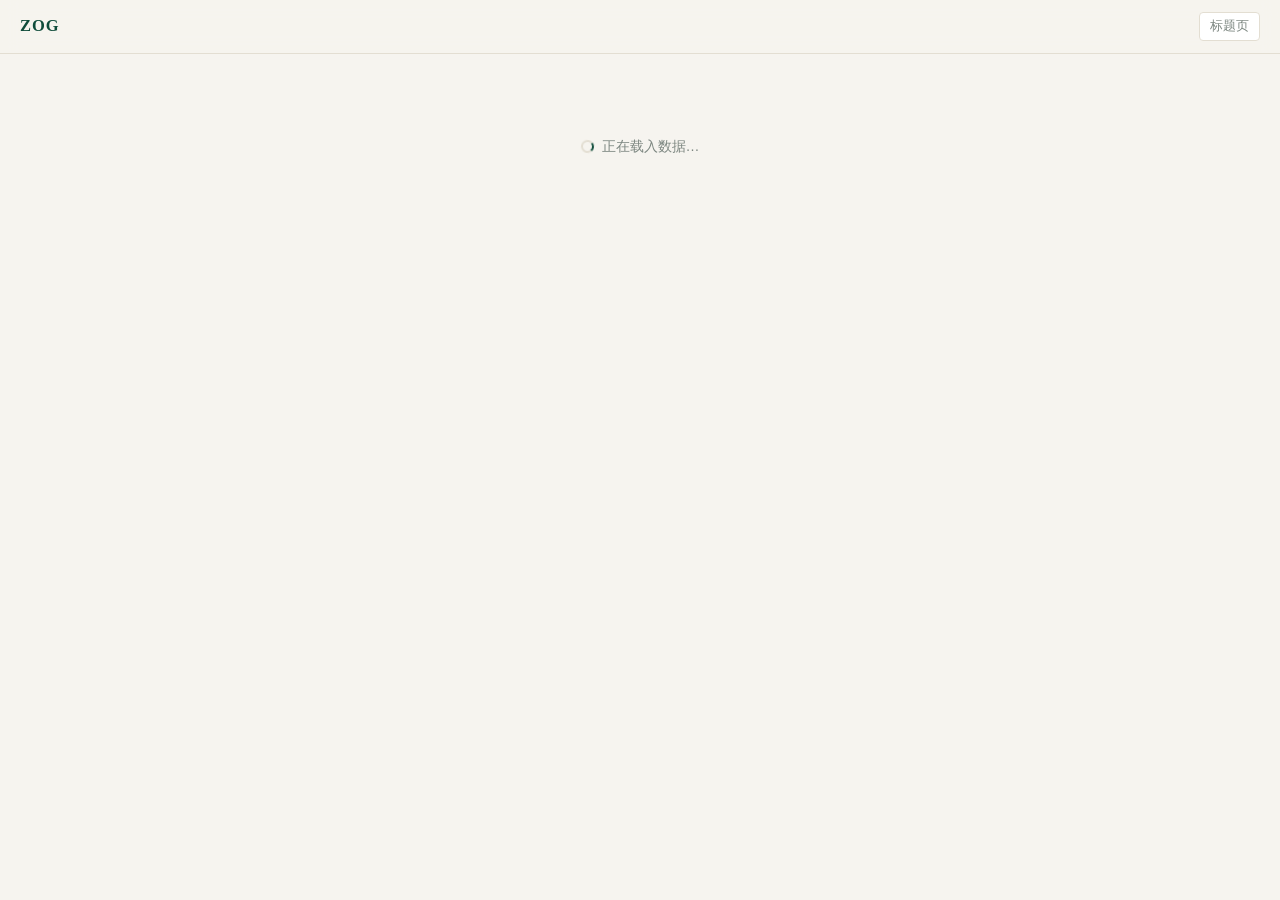
==== index.html @ ac4b5530 "初始化 ZOG 传奇模式网页版站点" ====
<!DOCTYPE html>
<html lang="zh-CN">
<head>
<meta charset="UTF-8">
<meta name="viewport" content="width=device-width, initial-scale=1.0">
<title>ZOG 传奇模式</title>
<!-- 站点根：直接跳进正式页。放在这里只为 wwwroot 有入口，逻辑全在 app/ 里。 -->
<meta http-equiv="refresh" content="0; url=./app/">
<style>
  body{margin:0;background:#f6f4ef;color:#2b2b2b;font-family:-apple-system,BlinkMacSystemFont,"Hiragino Sans","PingFang SC",system-ui,sans-serif;
       display:flex;min-height:100vh;align-items:center;justify-content:center}
  a{color:#1f6f4a;font-size:15px}
</style>
</head>
<body>
  <a href="./app/">进入 ZOG 传奇模式 →</a>
</body>
</html>
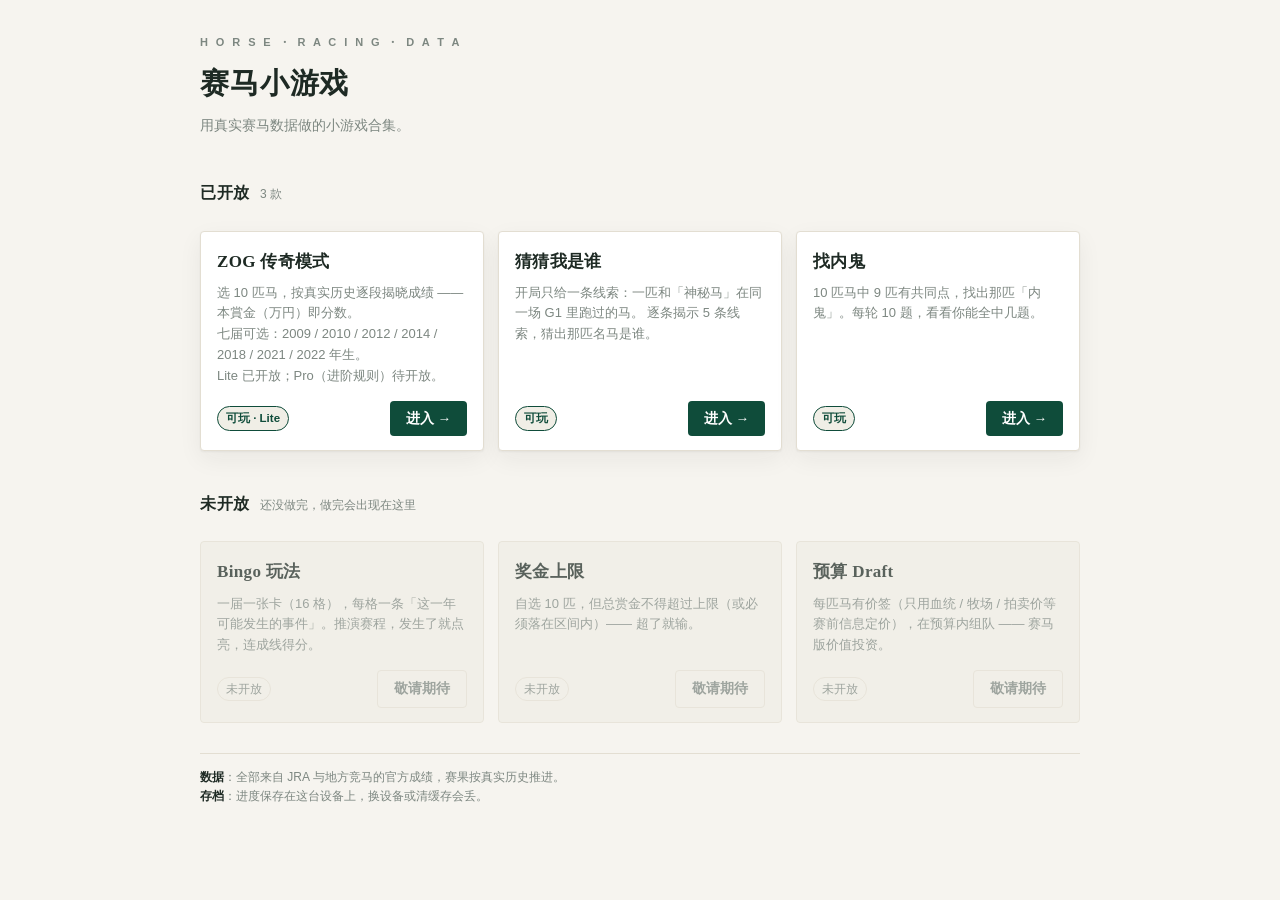
==== commit b471a643: "上线两款问答小游戏：猜猜我是谁（以 G1 同场对手为线索猜名马；候选限答案生年 ±2 年、按马名五十音行分组下拉、只剔除已揭晓的线索马）+ 找内鬼（重赏胜马题库 486 题，侦探档案卡主题，每局 3 " ====
--- a/index.html
+++ b/index.html
@@ -1,18 +1,142 @@
 <!DOCTYPE html>
+<!--
+  首页（玩家可见）· 文案纪律见 新游戏设计方案.md §6.6：
+  不得出现内部路径（tools/…）、脚本名 / 表名 / 字段名 / 字典下标，
+  不得用工程术语（构建期、抽取、命中段、窗口…），
+  不得暴露未定状态（待定 / 占位 / TODO）—— 未做完的功能直接置灰，不解释内部进度。
+-->
 <html lang="zh-CN">
 <head>
 <meta charset="UTF-8">
-<meta name="viewport" content="width=device-width, initial-scale=1.0">
-<title>ZOG 传奇模式</title>
-<!-- 站点根：直接跳进正式页。放在这里只为 wwwroot 有入口，逻辑全在 app/ 里。 -->
-<meta http-equiv="refresh" content="0; url=./app/">
+<meta name="viewport" content="width=device-width, initial-scale=1">
+<title>赛马小游戏 · 合集首页</title>
 <style>
-  body{margin:0;background:#f6f4ef;color:#2b2b2b;font-family:-apple-system,BlinkMacSystemFont,"Hiragino Sans","PingFang SC",system-ui,sans-serif;
-       display:flex;min-height:100vh;align-items:center;justify-content:center}
-  a{color:#1f6f4a;font-size:15px}
+  :root{
+    --font-sans:-apple-system,BlinkMacSystemFont,"PingFang SC","Hiragino Sans GB","Microsoft YaHei","Segoe UI",sans-serif;
+    --font-serif:"Songti SC","SimSun",Georgia,"Times New Roman",serif;
+    --bg:#f6f4ef; --surface:#ffffff; --surface-2:#f0eee6;
+    --text:#1e2a24; --muted:#7d8781; --line:#e3ded2;
+    --accent:#0f4c3a; --accent-ink:#fff; --gold:#b08d4f;
+    --radius:4px; --head-font:var(--font-serif);
+    --shadow:0 1px 2px rgba(30,42,36,.05), 0 8px 24px rgba(30,42,36,.06);
+  }
+  *{box-sizing:border-box}
+  html,body{margin:0;padding:0}
+  body{font-family:var(--font-sans);background:var(--bg);color:var(--text);
+       -webkit-font-smoothing:antialiased;font-size:15.5px;line-height:1.6}
+  .wrap{max-width:920px;margin:0 auto;padding:34px 20px 56px}
+
+  .hero{margin-bottom:30px}
+  .kicker{font-size:11px;letter-spacing:.22em;color:var(--muted);font-weight:700;text-transform:uppercase}
+  .hero h1{font-family:var(--head-font);font-size:29px;letter-spacing:.03em;margin:8px 0 8px}
+  .hero p{margin:0;color:var(--muted);font-size:14px;max-width:620px}
+
+  .sec{margin:26px 0 12px;display:flex;align-items:baseline;gap:10px}
+  .sec h2{font-family:var(--head-font);font-size:16px;letter-spacing:.04em}
+  .sec .n{font-size:12px;color:var(--muted)}
+
+  .grid{display:grid;grid-template-columns:repeat(3,1fr);gap:14px}
+  @media(max-width:820px){.grid{grid-template-columns:repeat(2,1fr)}}
+  @media(max-width:560px){.grid{grid-template-columns:1fr}}
+
+  .card{display:flex;flex-direction:column;background:var(--surface);border:1px solid var(--line);
+        border-radius:var(--radius);padding:16px 16px 14px;box-shadow:var(--shadow)}
+  .card.off{background:var(--surface-2);box-shadow:none;opacity:.72}
+  .card h3{font-family:var(--head-font);font-size:17px;margin:0 0 8px;letter-spacing:.02em}
+  .card p{margin:0 0 14px;font-size:13px;color:var(--muted);flex:1}
+  .card .row{display:flex;align-items:center;justify-content:space-between;gap:8px}
+
+  .badge{display:inline-block;font-size:11.5px;padding:2px 8px;border-radius:99px;
+         border:1px solid var(--line);color:var(--muted);background:var(--surface-2);white-space:nowrap}
+  .badge.hot{border-color:var(--accent);color:var(--accent);font-weight:700}
+  .badge.gold{border-color:var(--gold);color:var(--gold);font-weight:700}
+
+  .go{display:inline-block;font-size:13.5px;font-weight:700;padding:7px 16px;border-radius:var(--radius);
+      background:var(--accent);color:var(--accent-ink);text-decoration:none}
+  .go:hover{opacity:.9}
+  .go.off{background:transparent;border:1px solid var(--line);color:var(--muted);
+          cursor:not-allowed;font-weight:600;pointer-events:none}
+
+  .note{margin-top:30px;padding-top:14px;border-top:1px solid var(--line);
+        font-size:12px;color:var(--muted)}
+  .note b{color:var(--text)}
 </style>
 </head>
 <body>
-  <a href="./app/">进入 ZOG 传奇模式 →</a>
+<div class="wrap">
+
+  <div class="hero">
+    <div class="kicker">H O R S E ・ R A C I N G ・ D A T A</div>
+    <h1>赛马小游戏</h1>
+    <p>用真实赛马数据做的小游戏合集。</p>
+  </div>
+
+  <!-- ================= 已开放 ================= -->
+  <div class="sec"><h2>已开放</h2><span class="n">3 款</span></div>
+  <div class="grid">
+    <div class="card">
+      <h3>ZOG 传奇模式</h3>
+      <p>选 10 匹马，按真实历史逐段揭晓成绩 —— 本賞金（万円）即分数。<br>
+         七届可选：2009 / 2010 / 2012 / 2014 / 2018 / 2021 / 2022 年生。<br>
+         <span class="muted">Lite 已开放；Pro（进阶规则）待开放。</span></p>
+      <div class="row">
+        <span class="badge hot">可玩 · Lite</span>
+        <a class="go" href="./app/">进入 →</a>
+      </div>
+    </div>
+    <div class="card">
+      <h3>猜猜我是谁</h3>
+      <p>开局只给一条线索：一匹和「神秘马」在同一场 G1 里跑过的马。
+         逐条揭示 5 条线索，猜出那匹名马是谁。</p>
+      <div class="row">
+        <span class="badge hot">可玩</span>
+        <a class="go" href="./quiz/">进入 →</a>
+      </div>
+    </div>
+    <div class="card">
+      <h3>找内鬼</h3>
+      <p>10 匹马中 9 匹有共同点，找出那匹「内鬼」。每轮 10 题，看看你能全中几题。</p>
+      <div class="row">
+        <span class="badge hot">可玩</span>
+        <a class="go" href="./quiz/impostor.html">进入 →</a>
+      </div>
+    </div>
+  </div>
+
+  <!-- ================= 未开放 ================= -->
+  <div class="sec"><h2>未开放</h2><span class="n">还没做完，做完会出现在这里</span></div>
+  <div class="grid">
+    <div class="card off">
+      <h3>Bingo 玩法</h3>
+      <p>一届一张卡（16 格），每格一条「这一年可能发生的事件」。推演赛程，发生了就点亮，连成线得分。</p>
+      <div class="row">
+        <span class="badge">未开放</span>
+        <span class="go off">敬请期待</span>
+      </div>
+    </div>
+    <div class="card off">
+      <h3>奖金上限</h3>
+      <p>自选 10 匹，但总赏金不得超过上限（或必须落在区间内）—— 超了就输。</p>
+      <div class="row">
+        <span class="badge">未开放</span>
+        <span class="go off">敬请期待</span>
+      </div>
+    </div>
+    <div class="card off">
+      <h3>预算 Draft</h3>
+      <p>每匹马有价签（只用血统 / 牧场 / 拍卖价等赛前信息定价），在预算内组队 —— 赛马版价值投资。</p>
+      <div class="row">
+        <span class="badge">未开放</span>
+        <span class="go off">敬请期待</span>
+      </div>
+    </div>
+  </div>
+
+  <div class="note">
+    <b>数据</b>：全部来自 JRA 与地方竞马的官方成绩，赛果按真实历史推进。<br>
+    <b>存档</b>：进度保存在这台设备上，换设备或清缓存会丢。
+  </div>
+
+</div>
 </body>
 </html>
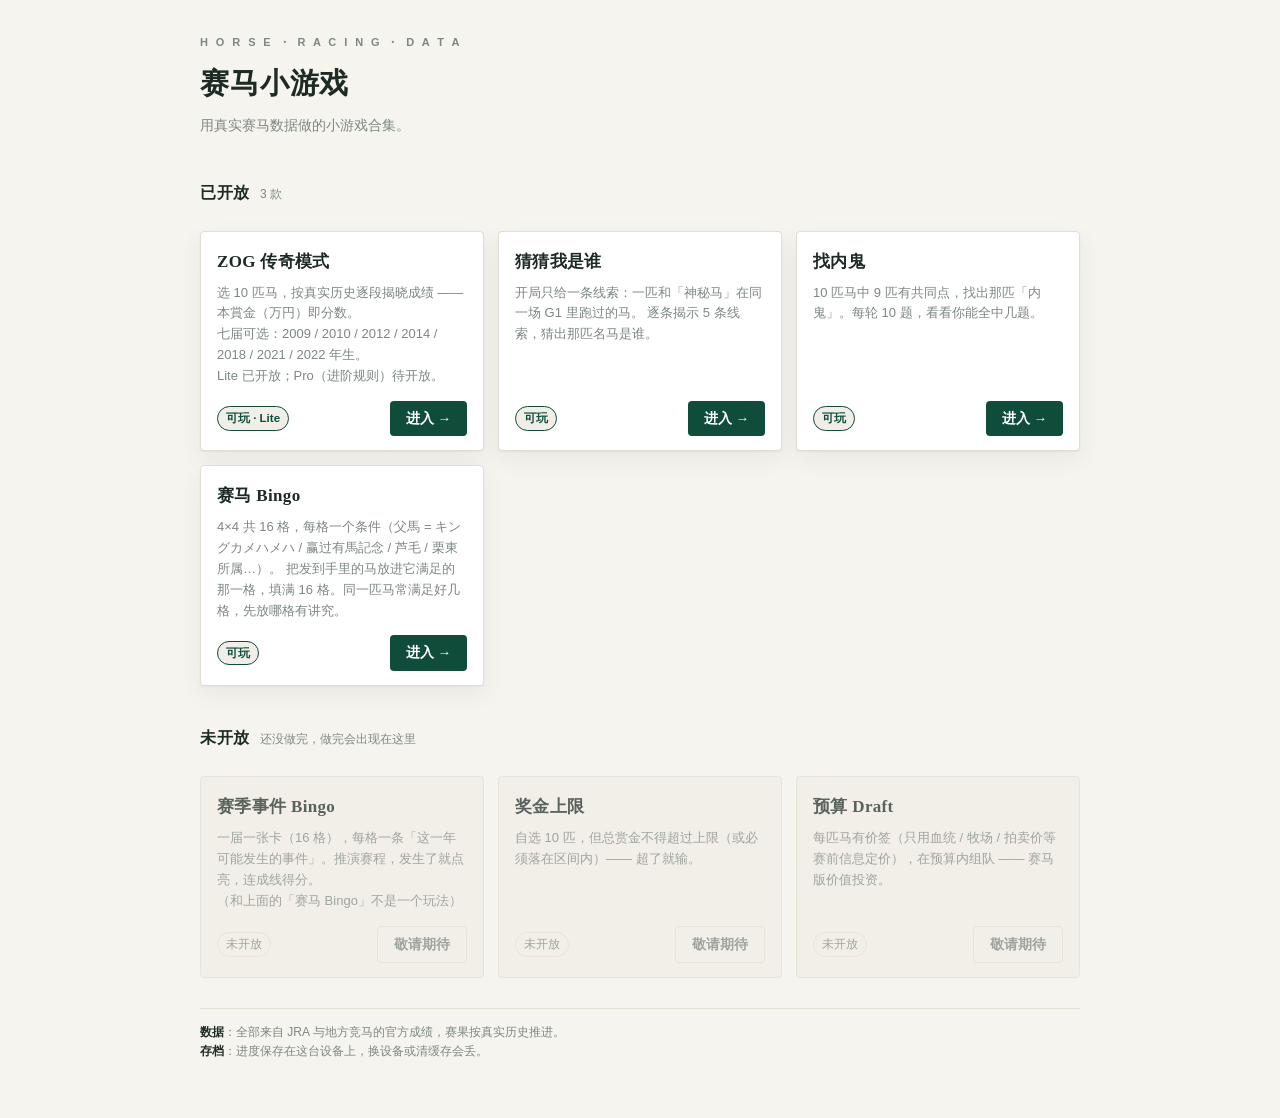
==== commit 1c8878b5: "新增小游戏「赛马 Bingo」并重做找内鬼难度模型：Bingo 为 4×4 十六格各一个单条件（父馬/母父/厩舎/馬主/生产牧場/产国/世代/毛色/所属/赢过某场重赏/生涯赏金/泥地草地障害…），牌堆" ====
--- a/index.html
+++ b/index.html
@@ -101,14 +101,24 @@
         <a class="go" href="./quiz/impostor.html">进入 →</a>
       </div>
     </div>
+    <div class="card">
+      <h3>赛马 Bingo</h3>
+      <p>4×4 共 16 格，每格一个条件（父馬 = キングカメハメハ / 赢过有馬記念 / 芦毛 / 栗東所属…）。
+         把发到手里的马放进它满足的那一格，填满 16 格。同一匹马常满足好几格，先放哪格有讲究。</p>
+      <div class="row">
+        <span class="badge hot">可玩</span>
+        <a class="go" href="./quiz/bingo.html">进入 →</a>
+      </div>
+    </div>
   </div>
 
   <!-- ================= 未开放 ================= -->
   <div class="sec"><h2>未开放</h2><span class="n">还没做完，做完会出现在这里</span></div>
   <div class="grid">
     <div class="card off">
-      <h3>Bingo 玩法</h3>
-      <p>一届一张卡（16 格），每格一条「这一年可能发生的事件」。推演赛程，发生了就点亮，连成线得分。</p>
+      <h3>赛季事件 Bingo</h3>
+      <p>一届一张卡（16 格），每格一条「这一年可能发生的事件」。推演赛程，发生了就点亮，连成线得分。<br>
+         <span class="muted">（和上面的「赛马 Bingo」不是一个玩法）</span></p>
       <div class="row">
         <span class="badge">未开放</span>
         <span class="go off">敬请期待</span>
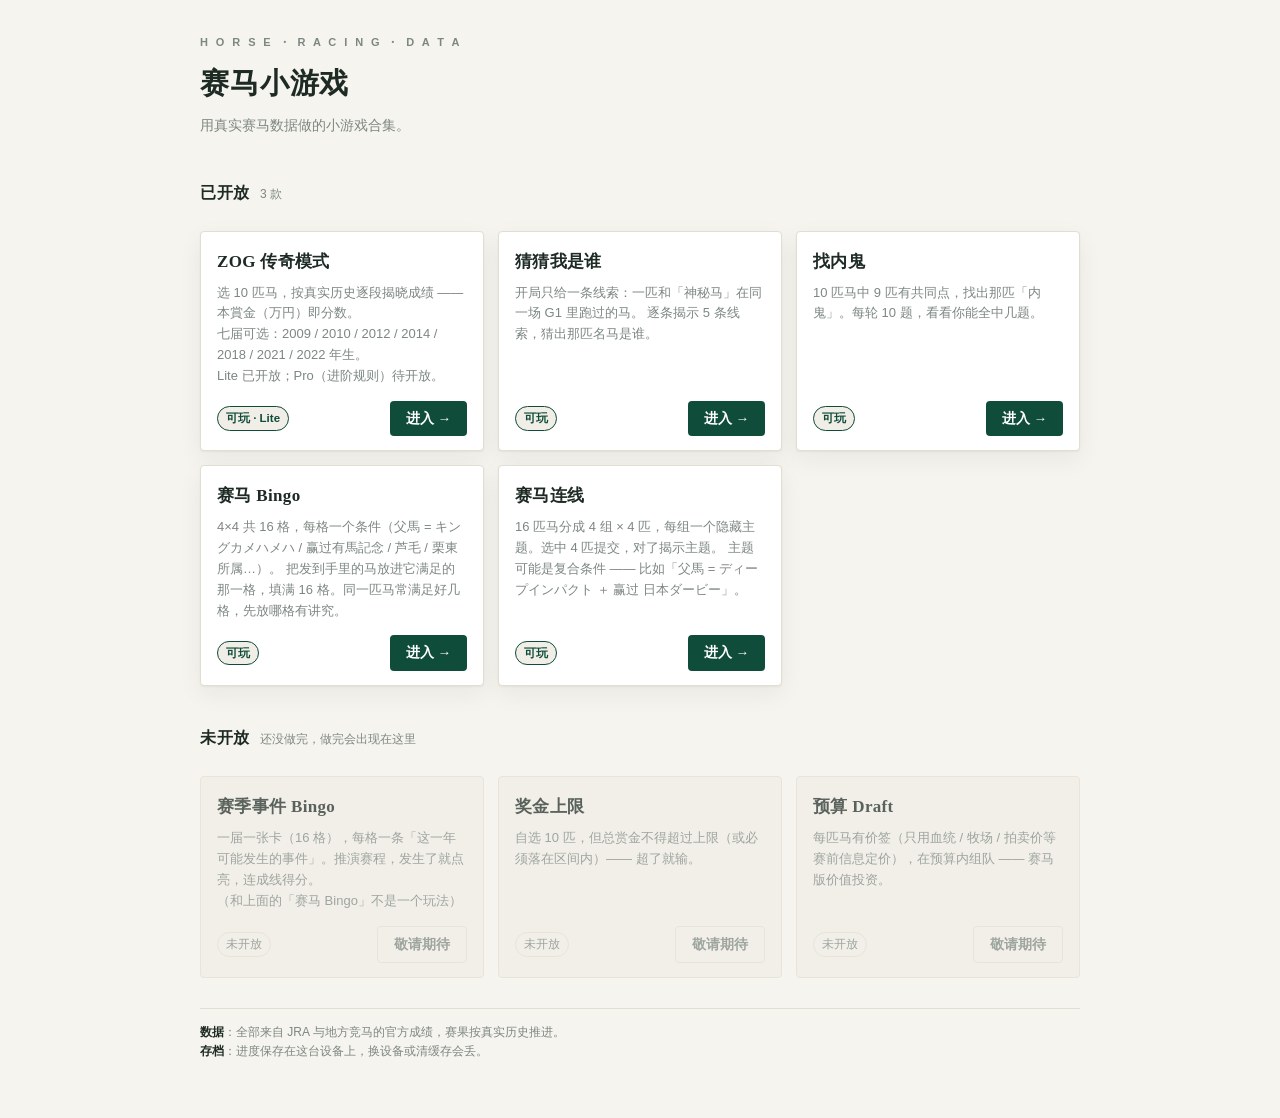
==== commit f4f6bc17: "新增小游戏「赛马连线」（Connections 玩法），首次启用复合条件 16 匹马分成 4 组 × 4 匹，每组一个隐藏主题；选 4 匹提交，对了揭示主题并锁定。 参照 NYT Connection" ====
--- a/index.html
+++ b/index.html
@@ -110,6 +110,15 @@
         <a class="go" href="./quiz/bingo.html">进入 →</a>
       </div>
     </div>
+    <div class="card">
+      <h3>赛马连线</h3>
+      <p>16 匹马分成 4 组 × 4 匹，每组一个隐藏主题。选中 4 匹提交，对了揭示主题。
+         主题可能是复合条件 —— 比如「父馬 = ディープインパクト ＋ 赢过 日本ダービー」。</p>
+      <div class="row">
+        <span class="badge hot">可玩</span>
+        <a class="go" href="./quiz/connections.html">进入 →</a>
+      </div>
+    </div>
   </div>
 
   <!-- ================= 未开放 ================= -->
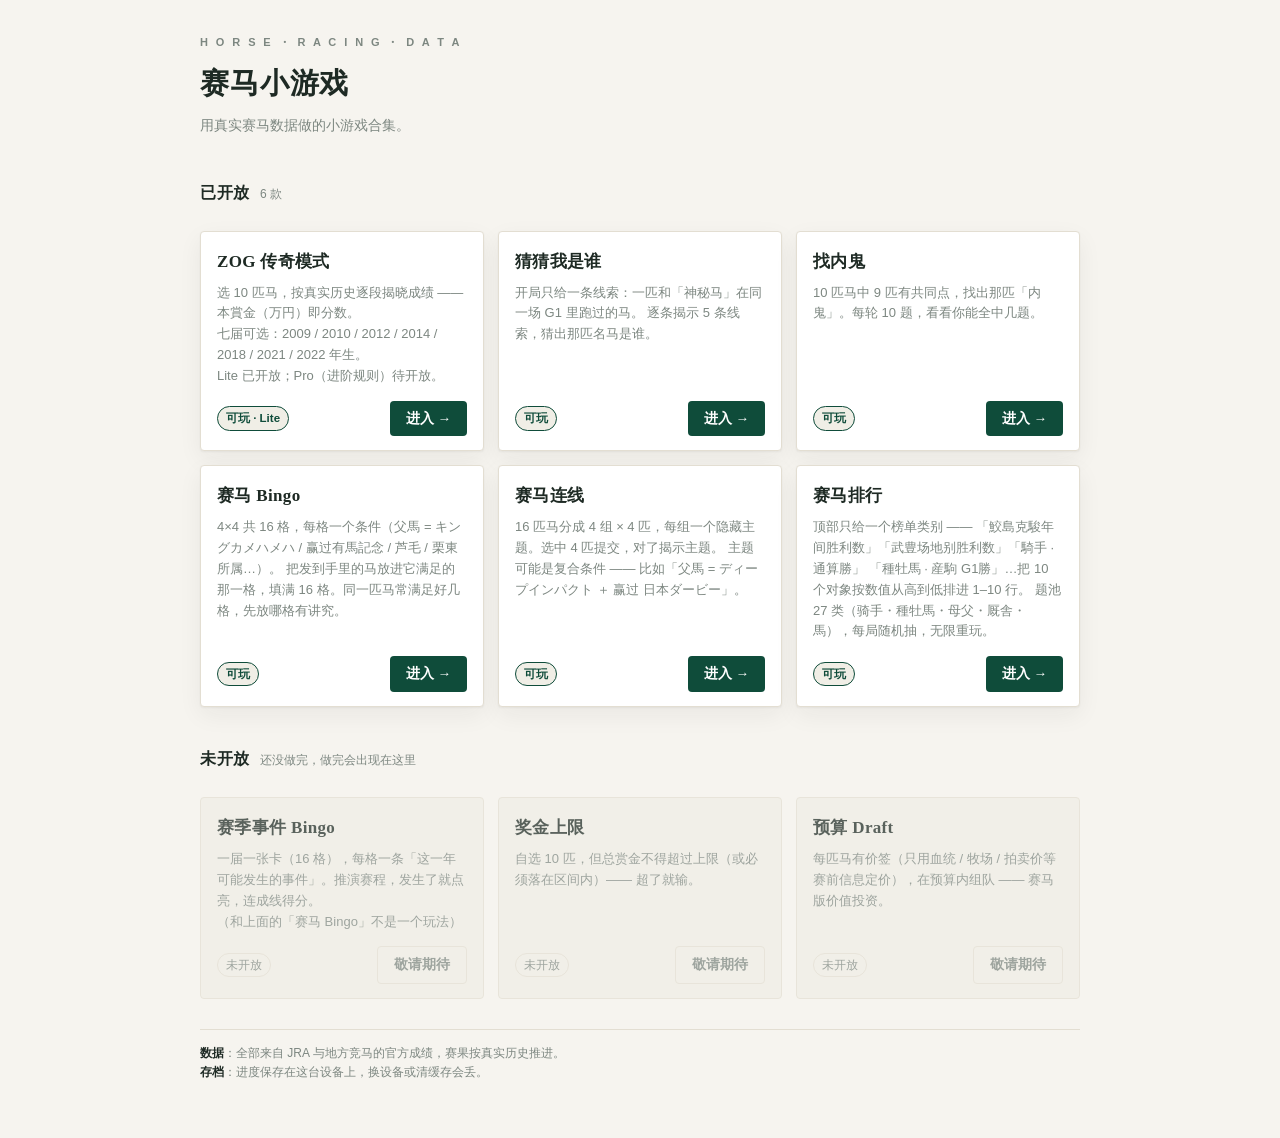
==== commit ae78f85e: "赛马连线之外的**新小游戏：赛马排行**（排序）上线 ＋ 首页集成 玩法（口径见 tools/赛马排行/排行玩法设计.md，不入库）：   · 一局 = 一个概念（**池化随机**）⇒ 从池里**随机" ====
--- a/index.html
+++ b/index.html
@@ -72,7 +72,7 @@
   </div>
 
   <!-- ================= 已开放 ================= -->
-  <div class="sec"><h2>已开放</h2><span class="n">3 款</span></div>
+  <div class="sec"><h2>已开放</h2><span class="n">6 款</span></div>
   <div class="grid">
     <div class="card">
       <h3>ZOG 传奇模式</h3>
@@ -119,6 +119,16 @@
         <a class="go" href="./quiz/connections.html">进入 →</a>
       </div>
     </div>
+    <div class="card">
+      <h3>赛马排行</h3>
+      <p>顶部只给一个榜单类别 —— 「鮫島克駿年间胜利数」「武豊场地别胜利数」「騎手 · 通算勝」
+         「種牡馬 · 産駒 G1勝」…把 10 个对象按数值从高到低排进 1–10 行。
+         题池 27 类（骑手・種牡馬・母父・厩舎・馬），每局随机抽，无限重玩。</p>
+      <div class="row">
+        <span class="badge hot">可玩</span>
+        <a class="go" href="./quiz/rank.html">进入 →</a>
+      </div>
+    </div>
   </div>
 
   <!-- ================= 未开放 ================= -->
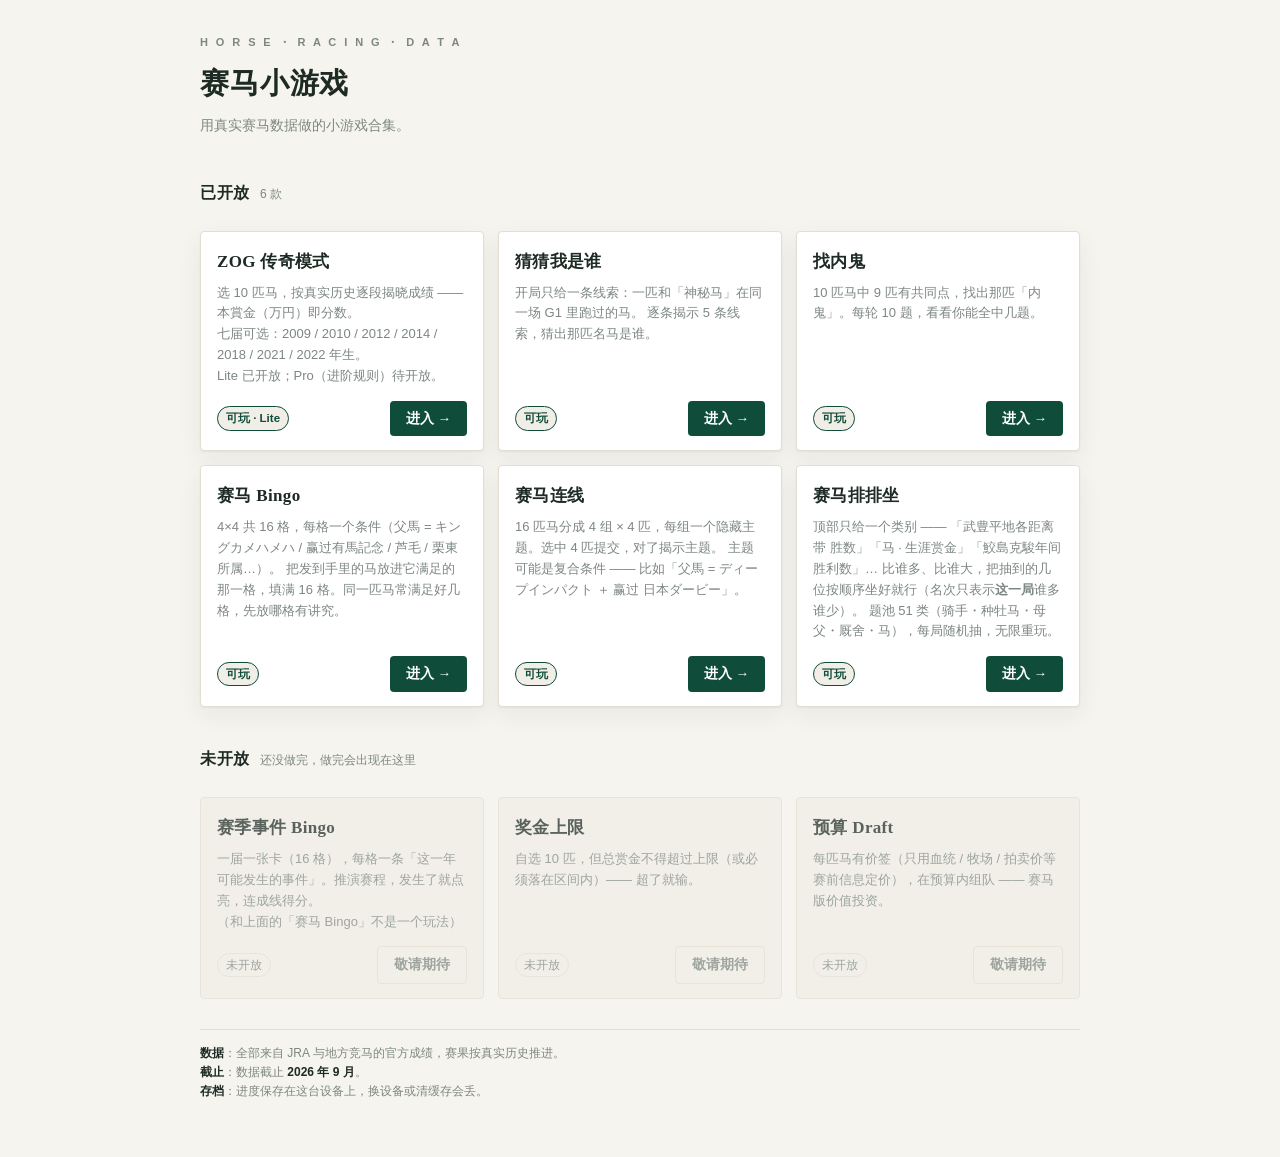
==== commit 80b02dd0: "赛马排行：马系三题（赏金/距离/拍卖价）口径修正 ＋ 骑手胜利数简体化 ＋ 数据截止与返回首页 马（h_*）： · h_dist 生涯竞走总距离——修正口径（剔除中止/取消/除外/无着顺），改「米」显" ====
--- a/index.html
+++ b/index.html
@@ -120,10 +120,10 @@
       </div>
     </div>
     <div class="card">
-      <h3>赛马排行</h3>
-      <p>顶部只给一个榜单类别 —— 「鮫島克駿年间胜利数」「武豊场地别胜利数」「騎手 · 通算勝」
-         「種牡馬 · 産駒 G1勝」…把 10 个对象按数值从高到低排进 1–10 行。
-         题池 27 类（骑手・種牡馬・母父・厩舎・馬），每局随机抽，无限重玩。</p>
+      <h3>赛马排排坐</h3>
+      <p>顶部只给一个类别 —— 「武豊平地各距离带 胜数」「马 · 生涯赏金」「鮫島克駿年间胜利数」…
+         比谁多、比谁大，把抽到的几位按顺序坐好就行（名次只表示<b>这一局</b>谁多谁少）。
+         题池 51 类（骑手・种牡马・母父・厩舍・马），每局随机抽，无限重玩。</p>
       <div class="row">
         <span class="badge hot">可玩</span>
         <a class="go" href="./quiz/rank.html">进入 →</a>
@@ -163,6 +163,7 @@
 
   <div class="note">
     <b>数据</b>：全部来自 JRA 与地方竞马的官方成绩，赛果按真实历史推进。<br>
+    <b>截止</b>：数据截止 <b>2026 年 9 月</b>。<br>
     <b>存档</b>：进度保存在这台设备上，换设备或清缓存会丢。
   </div>
 
